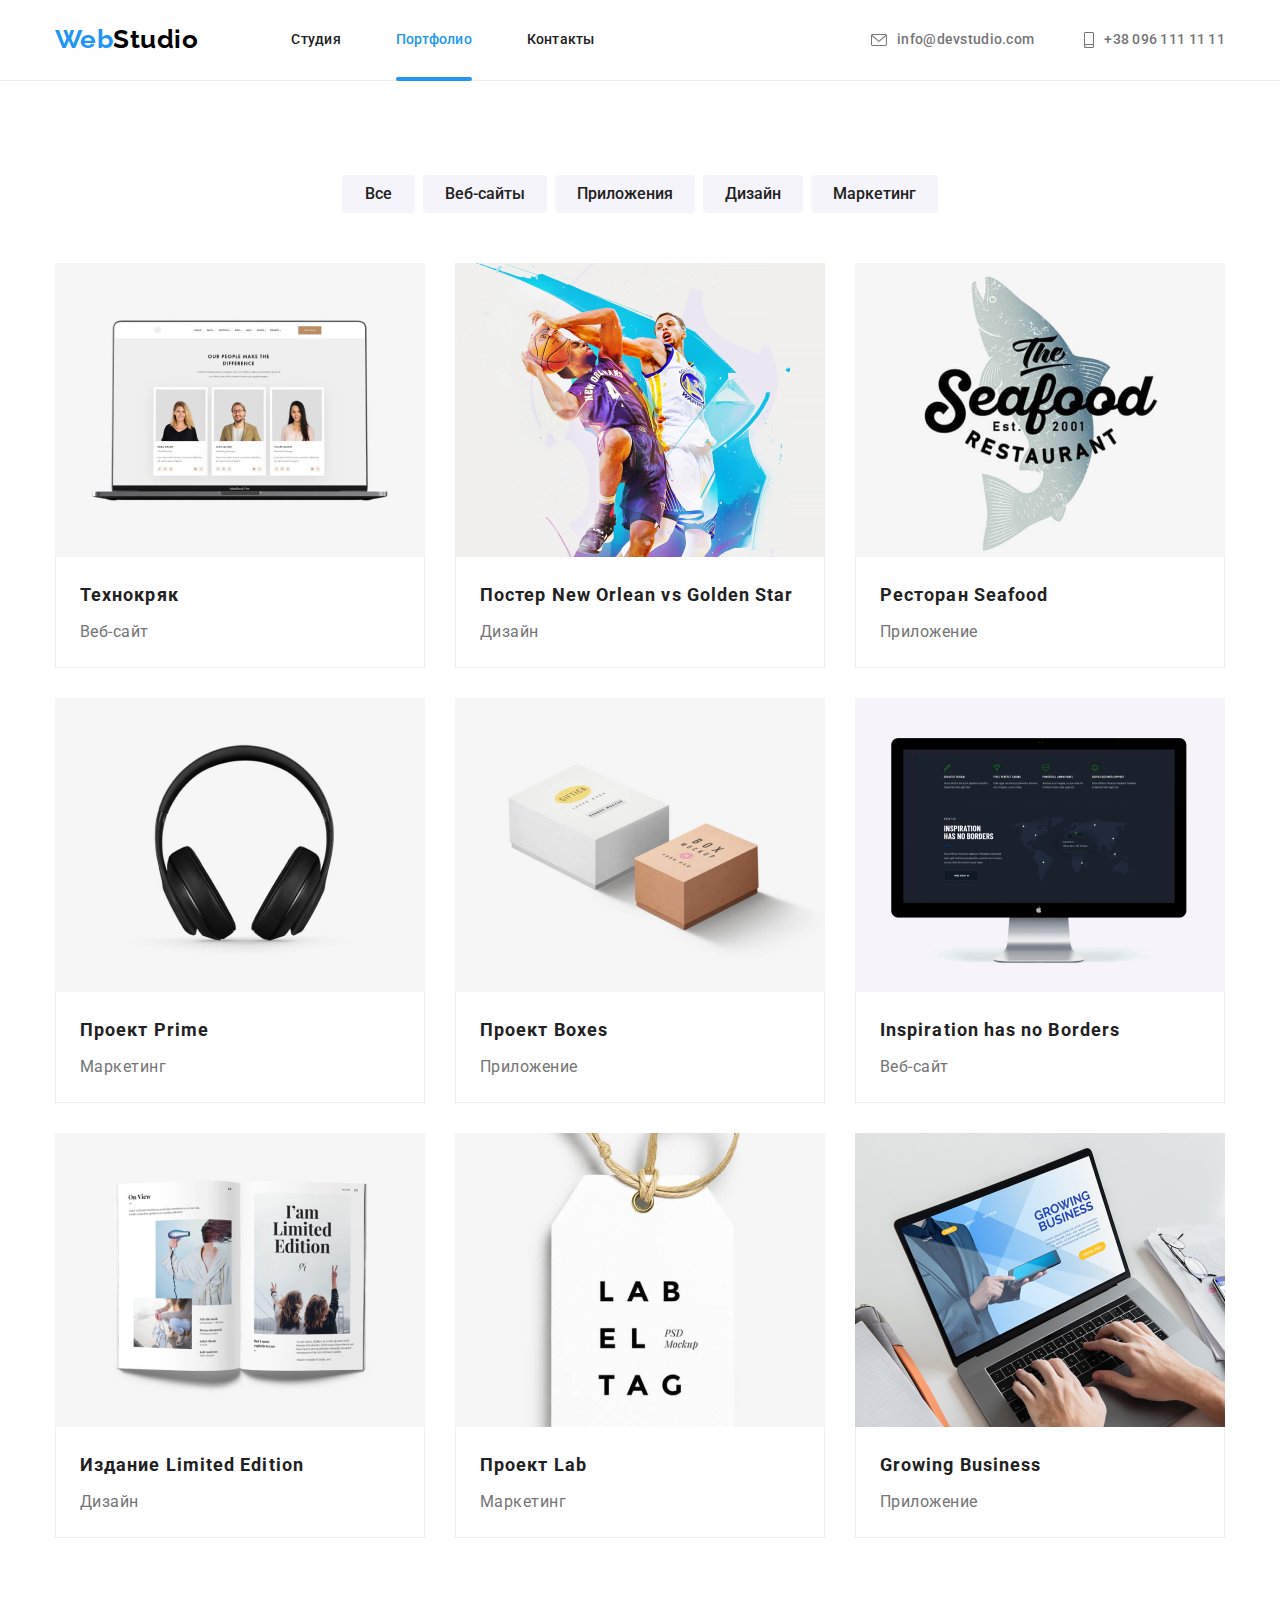
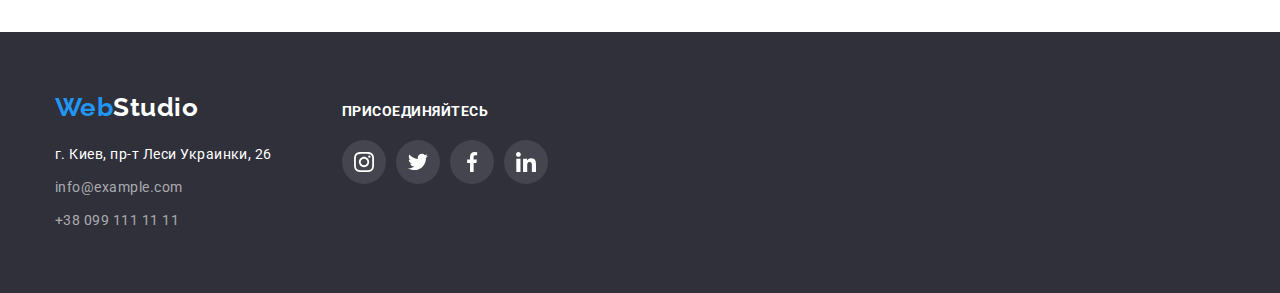
==== portfolio.html @ 3afe88bc "Добавление файлов" ====
<!DOCTYPE html>
<html lang="ru">
<head>
    <meta charset="UTF-8">
    <meta name="viewport" content="width=device-width, initial-scale=1.0">
    <title>Portfolio</title>
    <link rel="stylesheet" href="https://cdnjs.cloudflare.com/ajax/libs/modern-normalize/1.0.0/modern-normalize.min.css">
    <link rel="preconnect" href="https://fonts.gstatic.com">
    <link rel="stylesheet" href="https://fonts.googleapis.com/css2?family=Raleway:wght@700&family=Roboto:wght@400;500;700;900&display=swap">
    <link rel="stylesheet" href="./css/style.css">
</head>
<body>
    <!-- шапка -->
    <header class="header">
        <div class="container">
            <nav class="nav">
                <a class="link logo" href="./index.html"><span class="web">Web</span><span class="studio">Studio</span></a>
    
                <ul class="list navmenu">
                    <li class="item"><a class="nav-link link" href="./index.html">Студия</a></li>
                    <li class="item"><a class="nav-link link current-page" href="./portfolio.html">Портфолио</a></li>
                    <li class="item"><a class="nav-link link" href="">Контакты</a></li>
                </ul>
            </nav>
    
            <ul class="list header-address">
                <li class="item"><a class="contacts link" href="mailto:info@devstudio.com">
                        <svg class="icon mail">
                            <use href="./images/svg/symbol-defs.svg#mail"></use>
                        </svg>info@devstudio.com
                    </a></li>
                <li class="item"><a class="contacts link" href="tel:+380961111111">
                        <svg class="icon smartphone">
                            <use href="./images/svg/symbol-defs.svg#smartphone"></use>
                        </svg>+38 096 111 11 11
                    </a></li>
            </ul>
        </div>
    </header>

    <!--основной контент-->
    <main>
        <!--  каталог портфолио  -->
        <section class="portfolio">

            <!--невидимый заголовок для поисковиков-->
            <!--<h1>Наше портфолио</h1>-->

            <!--переключатель страниц портфолио-->
            <div class="container menu">
                <ul class="list buttons">
                    <li class="item"><button class="portfolio-pages button" type="button">Все</button></li>
                    <li class="item"><button class="portfolio-pages button" type="button">Веб-сайты</button></li>
                    <li class="item"><button class="portfolio-pages button" type="button">Приложения</button></li>
                    <li class="item"><button class="portfolio-pages button" type="button">Дизайн</button></li>
                    <li class="item"><button class="portfolio-pages button" type="button">Маркетинг</button></li>
                </ul>

                <!--каталог с фотографиями-->
                <ul class="list cards" >
                    <li class="item">
                        <a href="">
                            <div class="cards-picture">
                                <img src="./images/web-site.jpg" alt="пример веб-сайта">
                                <div class="cards-overlay">
                                    <span class="overlay-text">Технокряк это современная площадка распространения коронавируса. Компании используют 
                                        эту платформу для цифрового
                                        шпионажа и атак на защищённые сервера конкурентов.
                                    </span>
                                </div>
                            </div>
                            <div class="cards-text">
                            <h2 class="cards-tittle">Технокряк</h2>
                            <p class="cards-type">Веб-сайт</p>
                        </div>
                        </a>
                    </li>

                    <li class="item">
                        <a href="">
                            <div class="cards-picture">
                                <img src="./images/poster.jpg" alt="изображение постера">
                                <div class="cards-overlay">
                                    <span class="overlay-text">Технокряк это современная площадка распространения коронавируса. Компании используют
                                        эту платформу для цифрового
                                        шпионажа и атак на защищённые сервера конкурентов.
                                    </span>
                                </div>
                            </div>
                            <div class="cards-text">
                                <h2 class="cards-tittle">Постер New Orlean vs Golden Star</h2>
                                <p class="cards-type">Дизайн</p>
                            </div>
                        </a>
                    </li>

                    <li class="item">
                        <a href="">
                            <div class="cards-picture">
                                <img src="./images/Shark.jpg" alt="изображение логотипа">
                                <div class="cards-overlay">
                                    <span class="overlay-text">Технокряк это современная площадка распространения коронавируса. Компании используют
                                        эту платформу для цифрового
                                        шпионажа и атак на защищённые сервера конкурентов.
                                    </span>
                                </div>
                            </div>
                            <div class="cards-text">
                                <h2 class="cards-tittle">Ресторан Seafood</h2>
                                <p class="cards-type">Приложение</p>
                            </div>
                        </a>
                    </li>

                    <li class="item">
                        <a href="">
                            <div class="cards-picture">
                                <img src="./images/headphones.jpg" alt="изображение наушников">
                                <div class="cards-overlay">
                                    <span class="overlay-text">Технокряк это современная площадка распространения коронавируса. Компании используют
                                        эту платформу для цифрового
                                        шпионажа и атак на защищённые сервера конкурентов.
                                    </span>
                                </div>
                            </div>
                            <div class="cards-text">
                                <h2 class="cards-tittle">Проект Prime</h2>
                                <p class="cards-type">Маркетинг</p>
                            </div>
                        </a>
                    </li>

                    <li class="item">
                        <a href="">
                            <div class="cards-picture">
                                <img src="./images/boxes.jpg" alt="изображение коробочек">
                                <div class="cards-overlay">
                                    <span class="overlay-text">Технокряк это современная площадка распространения коронавируса. Компании используют
                                        эту платформу для цифрового
                                        шпионажа и атак на защищённые сервера конкурентов.
                                    </span>
                                </div>
                            </div>
                            <div class="cards-text">
                                <h2 class="cards-tittle">Проект Boxes</h2>
                                <p class="cards-type">Приложение</p>
                            </div>
                        </a>
                    </li>

                    <li class="item">
                        <a href="">
                            <div class="cards-picture">
                                <img src="./images/web-site2.jpg" alt="изображение веб-сайта">
                                <div class="cards-overlay">
                                    <span class="overlay-text">Технокряк это современная площадка распространения коронавируса. Компании используют
                                        эту платформу для цифрового
                                        шпионажа и атак на защищённые сервера конкурентов.
                                    </span>
                                </div>
                            </div>
                            <div class="cards-text">
                                <h2 class="cards-tittle">Inspiration has no Borders</h2>
                                <p class="cards-type">Веб-сайт</p>
                            </div>
                        </a>
                    </li>

                    <li class="item">
                        <a href="">
                            <div class="cards-picture">
                                <img src="./images/magazine.jpg" alt="изображение журнала">
                                <div class="cards-overlay">
                                    <span class="overlay-text">Технокряк это современная площадка распространения коронавируса. Компании используют
                                        эту платформу для цифрового
                                        шпионажа и атак на защищённые сервера конкурентов.
                                    </span>
                                </div>
                            </div>
                            <div class="cards-text">
                                <h2 class="cards-tittle">Издание Limited Edition</h2>
                                <p class="cards-type">Дизайн</p>
                            </div>
                        </a>
                    </li>

                    <li class="item">
                        <a href="">
                            <div class="cards-picture">
                                <img src="./images/label-tag.jpg" alt="изображение ярлычка">
                                <div class="cards-overlay">
                                    <span class="overlay-text">Технокряк это современная площадка распространения коронавируса. Компании используют
                                        эту платформу для цифрового
                                        шпионажа и атак на защищённые сервера конкурентов.
                                    </span>
                                </div>
                            </div>
                            <div class="cards-text">
                                <h2 class="cards-tittle">Проект Lab</h2>
                                <p class="cards-type">Маркетинг</p>
                            </div>
                        </a>
                    </li>

                    <li class="item">
                        <a href="">
                            <div class="cards-picture">
                                <img src="./images/laptop.jpg" alt="изображение приложения">
                                <div class="cards-overlay">
                                    <span class="overlay-text">Технокряк это современная площадка распространения коронавируса. Компании используют
                                        эту платформу для цифрового
                                        шпионажа и атак на защищённые сервера конкурентов.
                                    </span>
                                </div>
                            </div>
                            <div class="cards-text">
                                <h2 class="cards-tittle">Growing Business</h2>
                                <p class="cards-type">Приложение</p>
                            </div>
                        </a>
                    </li>
                </ul>
            </div>
        </section>
    </main>

    <!--футер-->
    <footer class="footer">
        <div class="container">
            <div>
                <a class="footer-logo" href=""><span class="web-footer">Web</span><span
                        class="studio-footer">Studio</span></a>
                <address class="address">
                    <p>г. Киев, пр-т Леси Украинки, 26</p>
                    <a class="link" href="mailto:info@example.com">info@example.com</a>
                    <a class="link" href="tel:+380991111111">+38 099 111 11 11</a>
                </address>
            </div>
            <div class="join">
                <p class="join-tittle">присоединяйтесь</p>
                <ul class="list socials">
                    <li class="socials-item">
                        <a class="socials-link" href="https://www.instagram.com/">
                            <svg class="instagram icon">
                                <use href="./images/svg/symbol-defs.svg#instagram"></use>
                            </svg>
                        </a>
    
                    </li>
                    <li class="socials-item">
                        <a class="socials-link" href="https://www.twitter.com">
                            <svg class="twitter icon">
                                <use href="./images/svg/symbol-defs.svg#twitter"></use>
                            </svg>
                        </a>
                    </li>
                    <li class="socials-item">
                        <a class="socials-link" href="https://www.facebook.com">
                            <svg class="facebook icon">
                                <use href="./images/svg/symbol-defs.svg#facebook"></use>
                            </svg>
                        </a>
                    </li>
                    <li class="socials-item">
                        <a class="socials-link" href="https://www.linkedin.com">
                            <svg class="linkedin icon">
                                <use href="./images/svg/symbol-defs.svg#linkedin"></use>
                            </svg>
                        </a>
                    </li>
                </ul>
            </div>
        </div>
    </footer>
</body>
</html>
---- css/style.css ----
/* main text color: ##212121 */
/* secondary text  color: #757575 */
/* accent color: #2196F3 */
/* main background color: #FFFFFF */
/* secondary background color: #F5F4FA */

/* banner-section text color: #FFFFFF */
/* banner-section background color: #2F303A */

:root {
  --main-text-color: #212121;
  --secondary-text-color: #757575;
  --accent-color: #2196f3;
  --main-background-color: #ffffff;
  --secondary-background-color: #f5f4fa;
  --alt-text-color: #ffffff;
  --banner-background-color: #2f303a;
  --logo-main-color: #afb1b8;
  --safe-background-color: #c4c4c4;
}

img {
  display: block;
  width: 100%;
  height: auto;
}

p {
  margin: 0;
  padding: 0;
}
h1,
h2,
h3,
h4,
h5,
h6 {
  margin: 0;
  padding: 0;
}

ul {
  margin: 0;
  padding: 0;
}

li {
  margin: 0;
  padding: 0;
}

body {
  background-color: var(--main-background-color);
  color: var(--main-text-color);
  font-family: 'Roboto', sans-serif;
  letter-spacing: 0.03em;
}

section:nth-child(2n + 4) {
  background-color: var(--secondary-background-color);
}

.backdrop {
  position: fixed;
  left: 0;
  top: 0;

  width: 100%;
  height: 100%;

  background: rgba(0, 0, 0, 0.2);

  opacity: 1;
  transition: opacity 250ms cubic-bezier(0.4, 0, 0.2, 1);
}

.backdrop.is-hidden {
  opacity: 0;
  pointer-events: none;
}

.modal {
  position: absolute;
  top: 50%;
  left: 50%;
  transform: translate(-50%, -50%) scale(1);
  padding: 8px;

  min-width: 530px;
  min-height: 580px;

  background-color: var(--secondary-background-color);

  transition: transform 250ms cubic-bezier(0.4, 0, 0.2, 1);
}

.backdrop.is-hidden .modal {
  transform: translate(-50%, -50%) scale(0.9);
}

.modal-close {
  display: flex;
  justify-content: center;
  align-items: center;
  margin-left: auto;

  width: 30px;
  height: 30px;
  border: 0px;

  border: 1px solid rgba(0, 0, 0, 0.1);
  border-radius: 50%;
}

.modal-close:hover,
.modal-close:focus {
  background-color: var(--accent-color);
}

.modal-close img {
  cursor: pointer;
  height: 18px;
  width: 18px;
}

/* оформление ссылок и списков */
.list {
  list-style: none;
}

a {
  text-decoration: none;
}

.icon {
  fill: currentColor;
}

/* оформление логотипа */
.web {
  color: var(--accent-color);
  font-family: 'Raleway', sans-serif;
  font-weight: 700;
  font-size: 26px;
  line-height: 1.19;
}

.studio {
  color: #000000;
  font-family: 'Raleway', sans-serif;
  font-weight: 700;
  font-size: 26px;
  line-height: 1.19;
}
/* оформление блока навигации */
.header {
  /* padding-top: 24px;
  padding-bottom: 25px; */
  border-bottom: 1px solid #ececec;
  /* max-height: 80px; */
}

.header > .container {
  display: flex;
  justify-content: flex-start;
  align-items: center;
  width: 1200px;
  margin-left: auto;
  margin-right: auto;
  padding: 0 15px;
}
.nav {
  display: flex;
  align-items: center;
}

.logo {
  display: inline-block;
  padding-top: 24px;
  padding-bottom: 25px;
}

.navmenu,
.navmenu .item {
  display: inline-block;
}

.header-address .item {
  display: flex;
  align-items: center;
}
.header-address > .item:not(:first-child) {
  margin-left: 50px;
}

.header-address {
  display: flex;
  align-items: center;
  margin-left: auto;
}

.navmenu {
  margin-left: 93px;
}

.navmenu li:not(:first-child) {
  margin-left: 50px;
}

.nav-link {
  display: inline-block;
  padding: 32px 0;

  color: var(--main-text-color);
  font-weight: 500;
  font-size: 14px;
  line-height: 1.14;
  letter-spacing: 0.02em;

  transition: color 250ms cubic-bezier(0.4, 0, 0.2, 1);
}

.nav-link:hover,
.nav-link:focus {
  color: var(--accent-color);
}

.contacts {
  display: flex;
  align-items: center;
  padding: 32px 0;

  color: var(--secondary-text-color);
  font-weight: 500;
  font-size: 14px;
  line-height: 1.14;
  letter-spacing: 0.02em;

  transition: color 250ms cubic-bezier(0.4, 0, 0.2, 1);
}

.contacts:hover,
.contacts:focus {
  color: var(--accent-color);
}

.mail {
  height: 12px;
  width: 16px;
  margin-right: 10px;
}

.smartphone {
  width: 10px;
  height: 16px;
  margin-right: 10px;
}

.contacts:hover .icon,
.contacts:focus .icon {
  fill: var(--accent-color);
}

/* оформление секции баннера */

.banner {
  /* background-color: var(--banner-background-color); */
  background-color: var(--main-background-color);
}

.banner > .container {
  text-align: center;

  max-width: 1600px;
  height: 600px;
  margin-left: auto;
  margin-right: auto;
  padding-top: 200px;
  padding-bottom: 200px;

  background-color: var(--safe-background-color);
  background-image: linear-gradient(
      rgba(47, 48, 58, 0.4),
      rgba(47, 48, 58, 0.4)
    ),
    url('../images/bgc.jpg');
  background-position: center;
  background-size: cover;
  background-repeat: no-repeat;
}

.banner-title {
  margin-bottom: 30px;
  color: var(--alt-text-color);
  margin-left: auto;
  margin-right: auto;

  width: 696px;
  height: 120px;
  font-weight: 900;
  font-size: 44px;
  line-height: 60px;
  letter-spacing: 0.06em;
  text-transform: uppercase;
}

.banner-link.link {
  display: inline-block;
  min-width: 200px;
  min-height: 50px;
  border-radius: 4px;
  padding: 10px 32px;

  color: var(--alt-text-color);
  background-color: var(--accent-color);
  font-weight: 700;
  font-size: 16px;
  line-height: 1.87;
  letter-spacing: 0.06em;

  cursor: pointer;
}

.banner-link:first-letter {
  text-transform: uppercase;
}

/* оформление секции принципов */
.principles {
  padding-top: 94px;
}

.principles .container {
  display: flex;
  width: 1200px;
  padding: 0 15px;
  margin-left: auto;
  margin-right: auto;
}

.principles .list {
  display: flex;
}

.principles .item {
  width: calc((100% - 90px) / 4);
}

.sputnik::before {
  content: '';
  display: block;
  margin-bottom: 30px;
  height: 120px;
  background-color: var(--secondary-background-color);
  border-radius: 4px;
  background-image: url('../images/antenna.svg');
  background-repeat: no-repeat;
  background-position: center;
}

.clock::before {
  content: '';
  display: block;
  margin-bottom: 30px;
  height: 120px;
  background-color: var(--secondary-background-color);
  border-radius: 4px;
  background-image: url('../images/clock.svg');
  background-repeat: no-repeat;
  background-position: center;
}

.diagram::before {
  content: '';
  display: block;
  margin-bottom: 30px;
  height: 120px;
  background-color: var(--secondary-background-color);
  border-radius: 4px;
  background-image: url('../images/diagram.svg');
  background-repeat: no-repeat;
  background-position: center;
}

.austronaut::before {
  content: '';
  display: block;
  margin-bottom: 30px;
  height: 120px;
  background-color: var(--secondary-background-color);
  border-radius: 4px;
  background-image: url('../images/astronaut.svg');
  background-repeat: no-repeat;
  background-position: center;
}

.principles .item:not(:first-child) {
  margin-left: 30px;
}

.principles-text {
  color: var(--secondary-text-color);
  font-size: 14px;
  line-height: 1.71;
}

.principles-tittle {
  margin-bottom: 10px;
  font-weight: 700;
  font-size: 14px;
  line-height: 1.14;
  text-transform: uppercase;
}

/* Оформление секции чем мы занимаемся */
.about {
  padding-top: 94px;
  padding-bottom: 94px;
  background-color: var(--main-background-color);
}
.about > .container {
  width: 1200px;
  padding: 0 15px;
  margin-left: auto;
  margin-right: auto;
}

.about-tittle {
  font-weight: 700;
  font-size: 36px;
  line-height: 1.16;
  text-align: center;
  margin-bottom: 50px;
}

.about .list {
  display: flex;
}

.about .item:not(:last-child) {
  margin-right: 30px;
}

.about-tittle::first-letter {
  text-transform: uppercase;
}

.about .item {
  position: relative;
}

.about .overlay {
  display: flex;
  position: absolute;
  height: 70px;
  width: 100%;
  top: calc(100% - 70px);

  align-items: center;
  justify-content: center;

  background: rgba(47, 48, 58, 0.8);
}

.about .overlay-text {
  font-weight: 700;
  font-size: 14px;
  line-height: 1.14;
  text-transform: uppercase;
  color: var(--alt-text-color);
}

/* оформление секции нашей команды */
.team > .container {
  width: 1200px;
  padding: 0 15px;
  margin-left: auto;
  margin-right: auto;
}

.team .list {
  display: flex;
  text-align: center;
}

.team {
  padding-top: 94px;
  padding-bottom: 94px;
  color: var(--main-text-color);
}

.team-discription {
  padding: 30px 30px;
}

.team .item {
  background: var(--main-background-color);
  box-shadow: 0px 1px 3px rgba(0, 0, 0, 0.12), 0px 1px 1px rgba(0, 0, 0, 0.14),
    0px 2px 1px rgba(0, 0, 0, 0.2);
  border-radius: 0px 0px 4px 4px;
}

.team img {
  display: block;
  max-width: 270px;
}

.team .item:not(:last-child) {
  margin-right: 30px;
}

.team-tittle {
  text-align: center;
  margin-bottom: 50px;
  font-weight: 700;
  font-size: 36px;
  line-height: 1.16;
}

.team-tittle::first-letter {
  text-transform: uppercase;
}

.team-name {
  font-weight: 500;
  font-size: 16px;
  line-height: 1.18;
  margin-bottom: 10px;
}

.team-profession {
  color: var(--secondary-text-color);
  margin-bottom: 16px;
}

.socials {
  display: flex;
  justify-content: space-between;
}

.socials-link {
  display: flex;
  justify-content: center;
  align-items: center;
  width: 100%;
  height: 100%;
  /* width: 44px;
  height: 44px; */
  border-radius: 50%;

  color: var(--logo-main-color);

  transition: color 250ms cubic-bezier(0.4, 0, 0.2, 1),
    background-color 250ms cubic-bezier(0.4, 0, 0.2, 1);
}

.socials-item {
  height: 44px;
  width: 44px;
}

.socials-link:hover,
.socials-link:focus {
  background-color: var(--accent-color);
  color: var(--alt-text-color);
}

.instagram {
  width: 20px;
  height: 20px;
}

.twitter {
  width: 20px;
  height: 20px;
}

.facebook {
  width: 20px;
  height: 20px;
}

.linkedin {
  width: 20px;
  height: 20px;
}

/* оформление секции клиентов*/

.clients {
  padding-top: 94px;
  padding-bottom: 94px;
}

.clients > .container {
  width: 1200px;
  padding: 0 15px;
  margin-left: auto;
  margin-right: auto;
}

.clients-tittle::first-letter {
  text-transform: uppercase;
}

.clients-tittle {
  text-align: center;
  font-style: normal;
  font-weight: 700;
  font-size: 36px;
  line-height: 1.16;
  text-align: center;
  margin-bottom: 50px;
}

.clients-list {
  display: flex;
  /* justify-content: space-between; */
}

.clients .item {
  display: flex;
  width: 170px;
  height: 90px;
}

.clients .item:not(:last-child) {
  margin-right: 30px;
}

.clients-link {
  display: flex;
  justify-content: center;
  align-items: center;
  border: 1px solid var(--logo-main-color);
  border-radius: 4px;

  width: 100%;
  height: 100%;

  color: var(--logo-main-color);

  transition: color 250ms cubic-bezier(0.4, 0, 0.2, 1),
    border 250ms cubic-bezier(0.4, 0, 0.2, 1);
}

.clients-link:hover,
.clients-link:focus {
  border-color: var(--accent-color);
  color: var(--accent-color);
}

.logo-1 {
  width: 44.27px;
  height: 49.23px;
}

.logo-2 {
  width: 40px;
  height: 52px;
}

.logo-3 {
  width: 41px;
  height: 42.6px;
}

.logo-4 {
  width: 79.66px;
  height: 42.02px;
}

.logo-5 {
  width: 59px;
  height: 47px;
}

.logo-6 {
  width: 88.48px;
  height: 45.44px;
}

/* Оформления футера и адреса */
.footer > .container {
  display: flex;
  align-items: baseline;
  width: 1200px;
  margin-left: auto;
  margin-right: auto;
  padding: 0 15px;
}

.web-footer {
  color: var(--accent-color);
  font-family: 'Raleway', sans-serif;
  font-weight: 700;
  font-size: 26px;
  line-height: 1.19;
}

.studio-footer {
  color: var(--alt-text-color);
  font-family: 'Raleway', sans-serif;
  font-family: 'Raleway', sans-serif;
  font-weight: 700;
  font-size: 26px;
  line-height: 1.19;
}
.footer {
  background-color: var(--banner-background-color);
  font-size: 14px;
  line-height: 24px;
  padding-top: 60px;
  padding-bottom: 60px;
}

.address {
  color: var(--alt-text-color);
  font-style: normal;
  font-size: 14px;
  line-height: 1.71;
}

.address .link {
  display: block;
  color: rgba(255, 255, 255, 0.6);
}

.address .link:not(:last-child) {
  margin-bottom: 9px;
}

.address p {
  margin-bottom: 9px;
}

.footer-logo {
  display: block;
  margin-bottom: 20px;
  text-decoration: none;
}

.join {
  margin-left: 70px;
  width: 206px;
  height: 80px;
}
.join-tittle {
  color: var(--alt-text-color);
  font-weight: 700;
  line-height: 1.14;
  text-transform: uppercase;
  margin-bottom: 20px;
}

.footer .socials-link {
  color: var(--alt-text-color);
  background-color: rgba(255, 255, 255, 0.1);
}

.footer .socials-link:hover,
.footer .socials-link:focus {
  background-color: var(--accent-color);
  color: var(--alt-text-color);
}

/* оформление ссылки, текущей страницы в секции навигации */
.link.current-page {
  position: relative;
  color: var(--accent-color);
  position: relative;
}

.current-page::after {
  content: '';
  position: absolute;
  display: block;
  height: 4px;
  width: 100%;
  border-radius: 4px;

  background-color: var(--accent-color);
  top: calc(100% - 3px);
}

/* оформление меню портфолио */

.portfolio .container {
  width: 1200px;
  padding: 0 15px;
  margin-left: auto;
  margin-right: auto;
}

.portfolio a {
  display: block;
  text-decoration: none;
  color: var(--secondary-text-color);
}

.portfolio {
  padding: 94px 0;
}

.button {
  padding: 0;
}

.portfolio .buttons {
  display: flex;
  justify-content: center;
  margin-bottom: 50px;
}

.buttons .item:not(:last-child) {
  margin-right: 8px;
}

.portfolio-pages.button {
  cursor: pointer;
  border: 0px;
  min-width: 73px;
  min-height: 38px;
  padding: 6px 22px;
  border-radius: 4px;

  color: var(--main-text-color);
  background-color: var(--secondary-background-color);

  font-family: 'Roboto', 'Sans-serif';
  font-weight: 500;
  font-size: 16px;
  line-height: 1.62;

  transition: color 250ms cubic-bezier(0.4, 0, 0.2, 1),
    background-color 250ms cubic-bezier(0.4, 0, 0.2, 1),
    box-shadow 250ms cubic-bezier(0.4, 0, 0.2, 1);
}

.portfolio-pages:hover,
.portfolio-pages:focus {
  background-color: var(--accent-color);
  color: var(--alt-text-color);
  box-shadow: 0px 3px 1px rgba(0, 0, 0, 0.1), 0px 1px 2px rgba(0, 0, 0, 0.08),
    0px 2px 2px rgba(0, 0, 0, 0.12);
}

.cards {
  display: flex;
  flex-wrap: wrap;
}

.cards .item {
  margin-right: 30px;
  margin-top: 30px;
  flex-basis: calc((100% - 60px) / 3);
}

.cards a {
  transition: box-shadow 250ms cubic-bezier(0.4, 0, 0.2, 1);
}

.cards a:hover,
.cards a:focus {
  box-shadow: 0px 1px 1px rgba(0, 0, 0, 0.12), 0px 4px 4px rgba(0, 0, 0, 0.06),
    1px 4px 6px rgba(0, 0, 0, 0.16);
}

.cards .item:nth-child(-1n + 3) {
  margin-top: 0px;
}
.cards .item:nth-child(3n) {
  margin-right: 0px;
}

.cards-text {
  padding: 20px 24px;
  border-right: 1px solid #eeeeee;
  border-bottom: 1px solid #eeeeee;
  border-left: 1px solid #eeeeee;
}

.cards-tittle {
  margin-bottom: 4px;
  font-weight: 700;
  font-size: 18px;
  line-height: 2;
  letter-spacing: 0.06em;
  color: var(--main-text-color);
}

.cards-type {
  color: var(--secondary-text-color);
  font-size: 16px;
  line-height: 30px;
}

.cards-picture {
  position: relative;
  overflow: hidden;
}

.cards-overlay {
  position: absolute;
  padding: 63px 24px;
  width: 100%;
  height: 100%;

  background: rgba(33, 150, 243, 0.9);

  transition: transform 250ms cubic-bezier(0.4, 0, 0.2, 1);
}

.cards a:hover .cards-overlay,
.cards a:focus .cards-overlay {
  transform: translate(0, -100%);
}

.cards .overlay-text {
  font-weight: 400;
  font-size: 18px;
  line-height: 1.55;
  color: var(--alt-text-color);
}
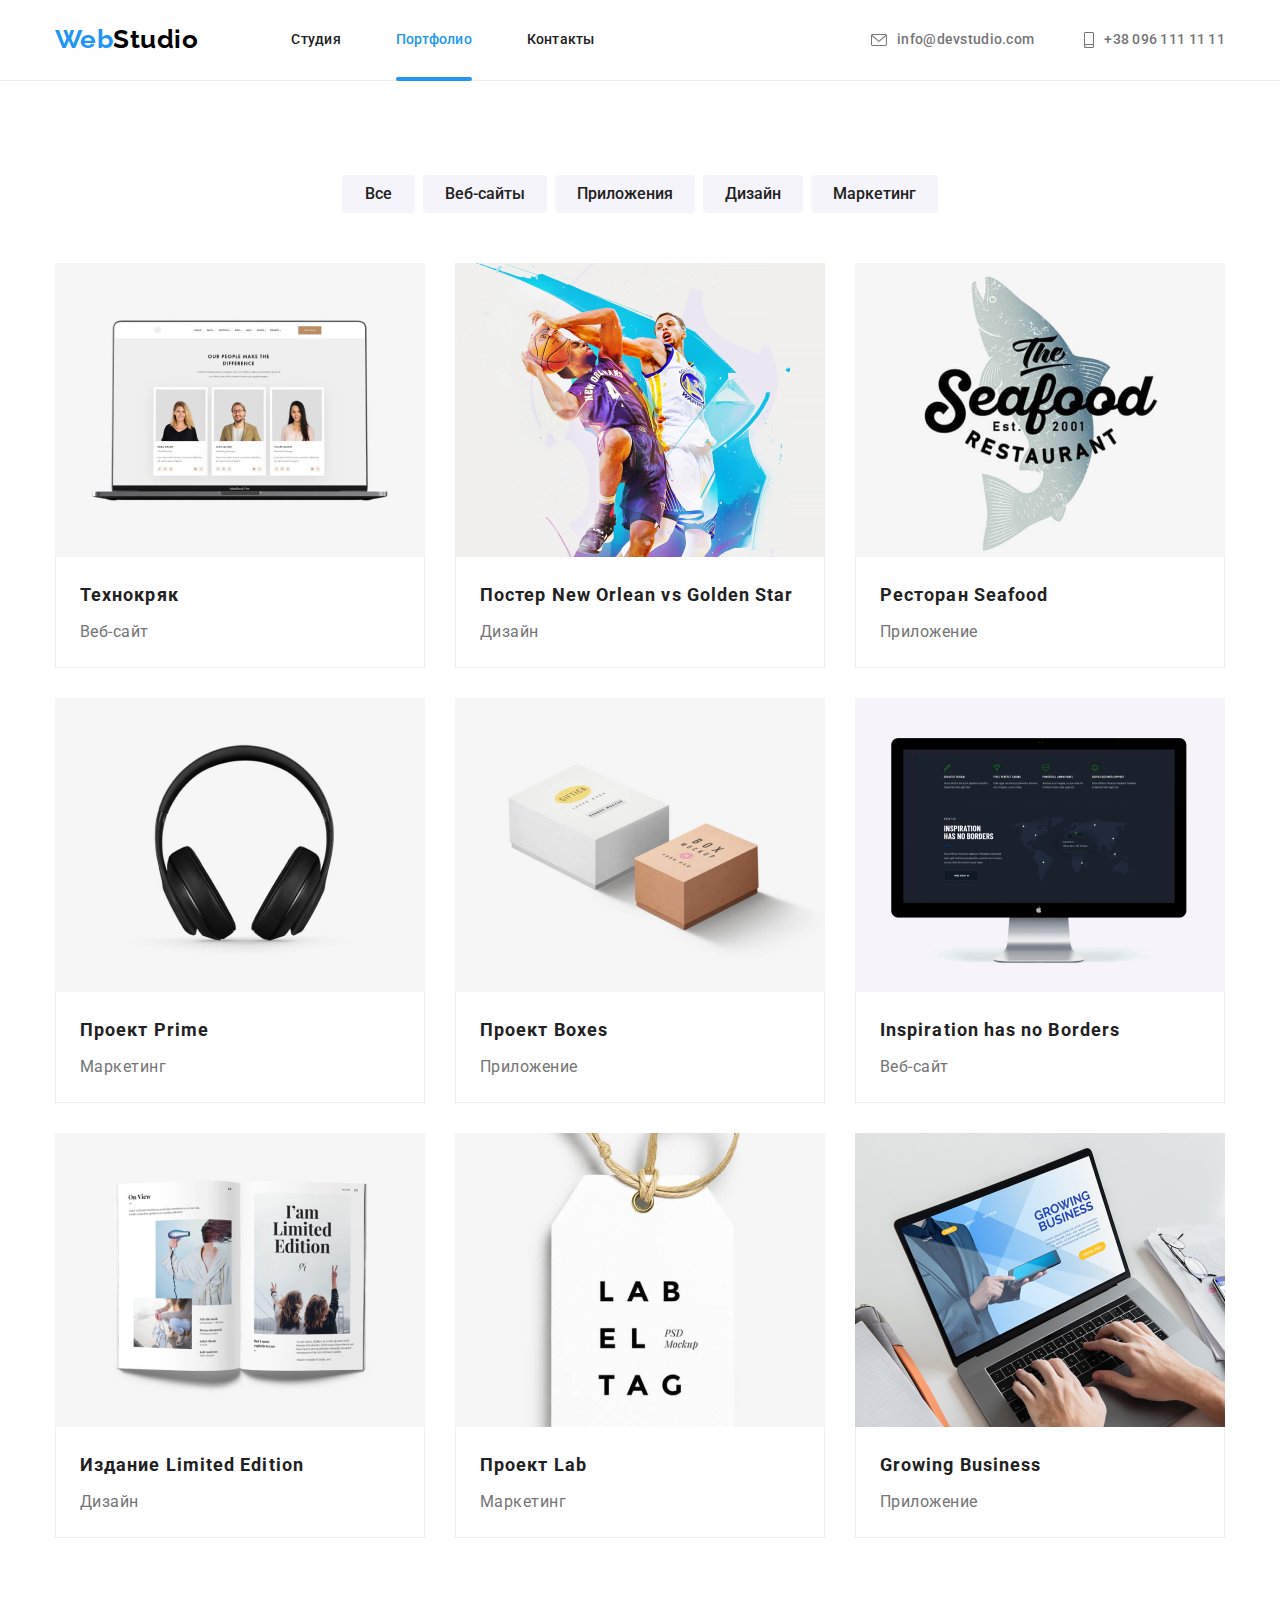
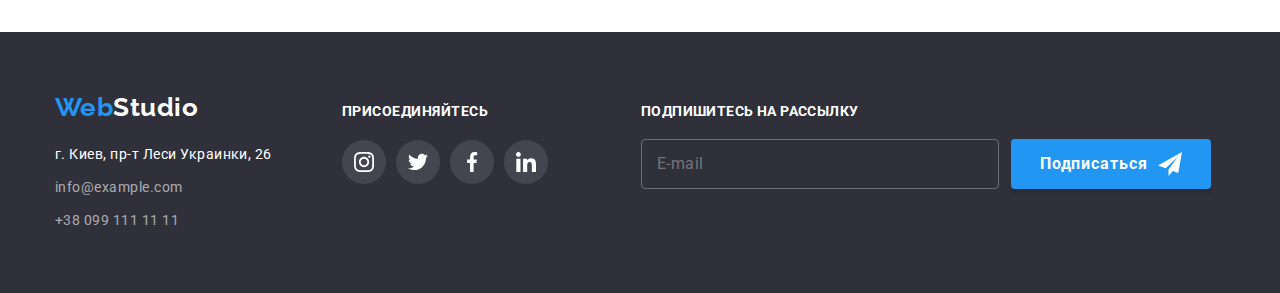
==== commit ff2d1dec: "Правки по дз" ====
--- a/portfolio.html
+++ b/portfolio.html
@@ -225,52 +225,66 @@
     </main>
 
     <!--футер-->
-    <footer class="footer">
-        <div class="container">
-            <div>
-                <a class="footer-logo" href=""><span class="web-footer">Web</span><span
-                        class="studio-footer">Studio</span></a>
-                <address class="address">
-                    <p>г. Киев, пр-т Леси Украинки, 26</p>
-                    <a class="link" href="mailto:info@example.com">info@example.com</a>
-                    <a class="link" href="tel:+380991111111">+38 099 111 11 11</a>
-                </address>
-            </div>
-            <div class="join">
-                <p class="join-tittle">присоединяйтесь</p>
-                <ul class="list socials">
-                    <li class="socials-item">
-                        <a class="socials-link" href="https://www.instagram.com/">
-                            <svg class="instagram icon">
-                                <use href="./images/svg/symbol-defs.svg#instagram"></use>
-                            </svg>
-                        </a>
-    
-                    </li>
-                    <li class="socials-item">
-                        <a class="socials-link" href="https://www.twitter.com">
-                            <svg class="twitter icon">
-                                <use href="./images/svg/symbol-defs.svg#twitter"></use>
-                            </svg>
-                        </a>
-                    </li>
-                    <li class="socials-item">
-                        <a class="socials-link" href="https://www.facebook.com">
-                            <svg class="facebook icon">
-                                <use href="./images/svg/symbol-defs.svg#facebook"></use>
-                            </svg>
-                        </a>
-                    </li>
-                    <li class="socials-item">
-                        <a class="socials-link" href="https://www.linkedin.com">
-                            <svg class="linkedin icon">
-                                <use href="./images/svg/symbol-defs.svg#linkedin"></use>
-                            </svg>
-                        </a>
-                    </li>
-                </ul>
-            </div>
-        </div>
-    </footer>
+<footer class="footer">
+    <div class="container">
+        <div>
+            <a class="footer-logo" href=""><span class="web-footer">Web</span><span
+                    class="studio-footer">Studio</span></a>
+            <address class="address">
+                <p>г. Киев, пр-т Леси Украинки, 26</p>
+                <a class="link" href="mailto:info@example.com">info@example.com</a>
+                <a class="link" href="tel:+380991111111">+38 099 111 11 11</a>
+            </address>
+        </div>
+
+        <div class="join">
+            <p class="join-tittle">присоединяйтесь</p>
+            <ul class="list socials">
+                <li class="socials-item">
+                    <a class="socials-link" href="https://www.instagram.com/">
+                        <svg class="instagram icon">
+                            <use href="./images/svg/symbol-defs.svg#instagram"></use>
+                        </svg>
+                    </a>
+
+                </li>
+                <li class="socials-item">
+                    <a class="socials-link" href="https://www.twitter.com">
+                        <svg class="twitter icon">
+                            <use href="./images/svg/symbol-defs.svg#twitter"></use>
+                        </svg>
+                    </a>
+                </li>
+                <li class="socials-item">
+                    <a class="socials-link" href="https://www.facebook.com">
+                        <svg class="facebook icon">
+                            <use href="./images/svg/symbol-defs.svg#facebook"></use>
+                        </svg>
+                    </a>
+                </li>
+                <li class="socials-item">
+                    <a class="socials-link" href="https://www.linkedin.com">
+                        <svg class="linkedin icon">
+                            <use href="./images/svg/symbol-defs.svg#linkedin"></use>
+                        </svg>
+                    </a>
+                </li>
+            </ul>
+        </div>
+
+        <div class="subscribe">
+            <p class="subscribe_tittle">подпишитесь на рассылку
+            </p>
+            <form class="subscribe_form" action="#">
+                <input class="input_subscribe" type="text" name="subscribe" placeholder="E-mail">
+                <button class="subscribe_button">Подписаться
+                    <svg class="subscribe_icon">
+                        <use href="./images/svg/symbol-defs.svg#subscribe"></use>
+                    </svg>
+                </button>
+            </form>
+        </div>
+    </div>
+</footer>
 </body>
 </html>--- a/css/style.css
+++ b/css/style.css
@@ -19,6 +19,14 @@
   --safe-background-color: #c4c4c4;
 }
 
+.visualy_hidden {
+  position: absolute;
+  clip: rect(0 0 0 0);
+  width: 1px;
+  height: 1px;
+  margin: -1px;
+}
+
 img {
   display: block;
   width: 100%;
@@ -60,6 +68,8 @@
   background-color: var(--secondary-background-color);
 }
 
+/* оформление модального окна */
+
 .backdrop {
   position: fixed;
   left: 0;
@@ -84,12 +94,12 @@
   top: 50%;
   left: 50%;
   transform: translate(-50%, -50%) scale(1);
-  padding: 8px;
+  padding: 40px;
 
   min-width: 530px;
   min-height: 580px;
 
-  background-color: var(--secondary-background-color);
+  background-color: var(--main-background-color);
 
   transition: transform 250ms cubic-bezier(0.4, 0, 0.2, 1);
 }
@@ -99,28 +109,209 @@
 }
 
 .modal-close {
-  display: flex;
-  justify-content: center;
-  align-items: center;
-  margin-left: auto;
+  position: absolute;
+  display: block;
+  top: 8px;
+  right: 8px;
 
   width: 30px;
   height: 30px;
   border: 0px;
 
+  background-color: var(--main-background-color);
   border: 1px solid rgba(0, 0, 0, 0.1);
   border-radius: 50%;
 }
 
 .modal-close:hover,
 .modal-close:focus {
+  color: var(--accent-color);
+  outline: 0;
+}
+
+.close_icon {
+  position: absolute;
+  transform: translate(-50%, -50%);
+  top: 50%;
+  left: 50%;
+
+  width: 18px;
+  height: 18px;
+
+  fill: currentColor;
+}
+
+.modal_tittle {
+  margin-bottom: 12px;
+
+  font-family: 'Roboto', 'Sans-serif';
+  font-weight: bold;
+  font-size: 20px;
+  line-height: 1.15;
+  text-align: center;
+}
+
+.input_tittle {
+  display: block;
+  margin-bottom: 4px;
+
+  font-weight: 400;
+  font-size: 12px;
+  line-height: 1.16;
+  letter-spacing: 0.01em;
+
+  color: var(--secondary-text-color);
+}
+
+.input_box {
+  position: relative;
+  margin-bottom: 10px;
+  width: 100%;
+}
+
+.input_field {
+  width: 100%;
+  padding: 11px 12px;
+  padding-left: 42px;
+  border: 1px solid rgba(33, 33, 33, 0.2);
+  border-radius: 4px;
+  cursor: pointer;
+
+  transition: border-color 250ms cubic-bezier(0.4, 0, 0.2, 1);
+}
+
+.input_logo {
+  position: absolute;
+  display: block;
+  top: 50%;
+  left: 12px;
+  transform: translateY(-50%);
+
+  width: 18px;
+  height: 18px;
+}
+
+.input_field:focus {
+  outline: 0;
+  border-color: var(--accent-color);
+}
+
+.input_logo {
+  transition: fill 250ms cubic-bezier(0.4, 0, 0.2, 1);
+}
+.input_field:focus + .input_logo {
+  fill: var(--accent-color);
+}
+
+.comment_box {
+  margin-bottom: 20px;
+}
+
+.comment {
+  padding: 12px 16px;
+  width: 100%;
+  height: 120px;
+  border: 1px solid rgba(33, 33, 33, 0.2);
+  border-radius: 4px;
+  cursor: pointer;
+  resize: none;
+
+  transition: border-color 250ms cubic-bezier(0.4, 0, 0.2, 1);
+}
+
+.comment:focus {
+  outline: 0;
+  border-color: var(--accent-color);
+}
+
+.comment:placeholder-shown {
+  font-weight: 400;
+  font-size: 14px;
+  line-height: 16px;
+  letter-spacing: 0.01em;
+
+  color: rgba(117, 117, 117, 0.5);
+}
+
+.accept_box {
+  display: flex;
+  justify-content: center;
+  align-items: center;
+
+  margin-bottom: 30px;
+  cursor: pointer;
+}
+
+.accept_text {
+  display: flex;
+  justify-content: center;
+  align-items: center;
+  font-size: 14px;
+  line-height: 1.71;
+  letter-spacing: 0.03em;
+}
+
+.accept_text::before {
+  content: '';
+  margin-right: 7px;
+  width: 16px;
+  height: 15px;
+  border: 2px solid black;
+  border-radius: 2px;
+}
+
+.input_accept:checked + .accept_text::before {
+  border-color: var(--accent-color);
   background-color: var(--accent-color);
-}
-
-.modal-close img {
+  background-image: url('../images/svg/accept.svg');
+  background-repeat: no-repeat;
+  background-position: center;
+  background-size: contain;
+}
+
+/* .accept_icon {
+  margin-right: 7px;
+  width: 16px;
+  height: 15px;
+  border: 2px solid black;
+  border-radius: 2px;
+}
+
+.input_accept:checked + .accept_icon {
+  border-color: var(--accent-color);
+  background-color: var(--accent-color);
+  background-image: url('../images/svg/accept.svg');
+  background-repeat: no-repeat;
+  background-position: center;
+  background-size: contain;
+} */
+
+.accept_link {
+  color: var(--accent-color);
+  text-decoration: underline;
+}
+
+.modal_send {
+  display: block;
+  margin-left: auto;
+  margin-right: auto;
+
+  width: 200px;
+  height: 50px;
+
+  color: var(--alt-text-color);
+  background-color: var(--accent-color);
+  border-color: var(--accent-color);
+  border: 0;
+  border-radius: 4px;
+
   cursor: pointer;
-  height: 18px;
-  width: 18px;
+
+  box-shadow: 0px 4px 4px rgba(0, 0, 0, 0.15);
+}
+
+.modal_send:focus {
+  outline: 0;
 }
 
 /* оформление ссылок и списков */
@@ -154,10 +345,7 @@
 }
 /* оформление блока навигации */
 .header {
-  /* padding-top: 24px;
-  padding-bottom: 25px; */
   border-bottom: 1px solid #ececec;
-  /* max-height: 80px; */
 }
 
 .header > .container {
@@ -764,6 +952,83 @@
   color: var(--alt-text-color);
 }
 
+.subscribe {
+  margin-left: 93px;
+  width: 570px;
+}
+
+.subscribe_tittle {
+  color: var(--alt-text-color);
+  font-weight: 700;
+  text-transform: uppercase;
+  font-size: 14px;
+  line-height: 16px;
+  letter-spacing: 0.03em;
+  margin-bottom: 20px;
+}
+.subscribe_form {
+  display: flex;
+}
+
+.input_subscribe {
+  background: transparent;
+  display: block;
+  padding: 16px 15px;
+
+  width: 358px;
+  height: 50px;
+
+  border: 1px solid rgba(255, 255, 255, 0.3);
+  border-radius: 4px;
+
+  font-size: 16px;
+  line-height: 1.25;
+  letter-spacing: 0.03em;
+  color: rgba(255, 255, 255, 0.6);
+
+  transition: border-color 250ms cubic-bezier(0.4, 0, 0.2, 1);
+}
+
+.input_subscribe:focus {
+  outline: 0;
+  border-color: var(--accent-color);
+}
+
+.subscribe_button {
+  display: flex;
+  justify-content: center;
+  align-items: center;
+  margin-left: 12px;
+
+  width: 200px;
+  height: 50px;
+  border: 0;
+
+  color: var(--alt-text-color);
+  background-color: var(--accent-color);
+  box-shadow: 0px 4px 4px rgba(0, 0, 0, 0.15);
+  border-radius: 4px;
+
+  font-weight: 700;
+  font-size: 16px;
+  line-height: 1.87;
+  letter-spacing: 0.06em;
+
+  cursor: pointer;
+}
+
+.subscribe_button:focus {
+  outline: 0;
+}
+
+.subscribe_icon {
+  margin-left: 10px;
+  width: 24px;
+  height: 24px;
+
+  fill: currentColor;
+}
+
 /* оформление ссылки, текущей страницы в секции навигации */
 .link.current-page {
   position: relative;
